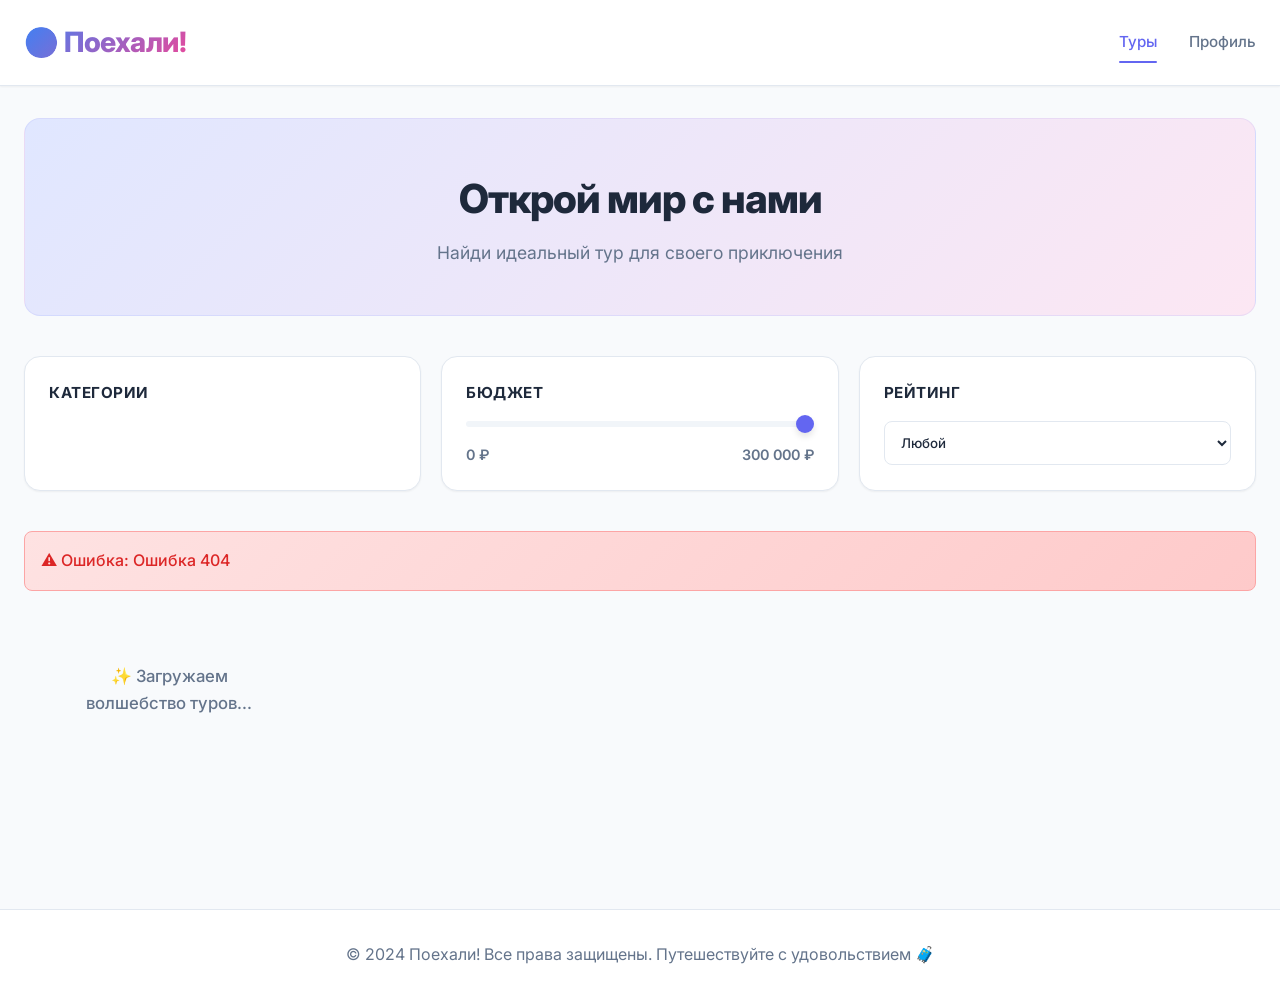
==== TourAgency/wwwroot/index.html @ b94f51f7 "Add beautiful bento-style frontend with all pages and styles" ====
<!DOCTYPE html>
<html lang="ru">
<head>
    <meta charset="UTF-8">
    <meta name="viewport" content="width=device-width, initial-scale=1.0">
    <title>Поехали! — Современное Турагентство</title>
    <link rel="preconnect" href="https://fonts.googleapis.com">
    <link rel="preconnect" href="https://fonts.gstatic.com" crossorigin>
    <link href="https://fonts.googleapis.com/css2?family=Inter:wght@400;500;600;700;800&display=swap" rel="stylesheet">
    <link rel="stylesheet" href="css/styles.css">
</head>
<body>
    <header>
        <div class="header-content">
            <a href="index.html" class="logo">🌍 Поехали!</a>
            <nav>
                <a href="index.html" class="nav-link active">Туры</a>
                <a href="profile.html?userId=1" id="header-profile-link" class="nav-link">Профиль</a>
            </nav>
        </div>
    </header>

    <main class="main-container">
        <!-- Баннер приветствия -->
        <section class="bento-banner">
            <div class="banner-content">
                <h1>Открой мир с нами</h1>
                <p>Найди идеальный тур для своего приключения</p>
            </div>
        </section>

        <!-- Фильтры в бенто сетке -->
        <section class="filters-bento">
            <div class="filter-box filter-categories">
                <h3>Категории</h3>
                <div class="category-chips" id="categories-container">
                    <!-- Категории загрузятся динамически -->
                </div>
            </div>

            <div class="filter-box filter-price">
                <h3>Бюджет</h3>
                <div class="price-range-container">
                    <input type="range" id="price-filter" min="0" max="300000" step="5000" value="300000">
                    <div class="price-display">
                        <span>0 ₽</span>
                        <span id="price-max-val">300 000 ₽</span>
                    </div>
                </div>
            </div>

            <div class="filter-box filter-rating">
                <h3>Рейтинг</h3>
                <select id="rating-filter" class="rating-select">
                    <option value="0">Любой</option>
                    <option value="5">⭐ 5.0</option>
                    <option value="4">⭐ 4.0+</option>
                    <option value="3">⭐ 3.0+</option>
                </select>
            </div>
        </section>

        <!-- Главная сетка туров -->
        <section class="tours-section">
            <div id="error-container" class="error-message hidden"></div>
            <div class="tours-bento-grid" id="tours-container">
                <div class="loading">✨ Загружаем волшебство туров...</div>
            </div>
        </section>
    </main>

    <footer>
        <p>© 2024 Поехали! Все права защищены. Путешествуйте с удовольствием 🧳</p>
    </footer>

    <script src="js/app.js"></script>
    <script src="js/tours.js"></script>
</body>
</html>
---- TourAgency/wwwroot/css/styles.css ----
:root {
  /* Основные цвета в пастельных тонах */
  --primary: #6366f1;
  --primary-dark: #4f46e5;
  --primary-light: #e0e7ff;
  
  --secondary: #ec4899;
  --secondary-light: #fce7f3;
  
  --accent-blue: #3b82f6;
  --accent-green: #10b981;
  --accent-orange: #f97316;
  --accent-purple: #a855f7;
  
  /* Нейтральные цвета */
  --bg-primary: #ffffff;
  --bg-secondary: #f8fafc;
  --bg-tertiary: #f1f5f9;
  
  --text-primary: #1e293b;
  --text-secondary: #64748b;
  --text-muted: #94a3b8;
  
  /* Границы и тени (бенто стиль) */
  --border-color: #e2e8f0;
  --shadow-sm: 0 1px 2px rgba(0, 0, 0, 0.05);
  --shadow-md: 0 4px 6px rgba(0, 0, 0, 0.1);
  --shadow-lg: 0 10px 15px rgba(0, 0, 0, 0.1);
  
  --radius: 16px;
  --radius-sm: 8px;
}

* {
  box-sizing: border-box;
  margin: 0;
  padding: 0;
}

html {
  scroll-behavior: smooth;
}

body {
  font-family: 'Inter', system-ui, -apple-system, sans-serif;
  background-color: var(--bg-secondary);
  color: var(--text-primary);
  line-height: 1.6;
}

/* ==================== HEADER ==================== */
header {
  background: var(--bg-primary);
  border-bottom: 1px solid var(--border-color);
  padding: 1.25rem 0;
  position: sticky;
  top: 0;
  z-index: 100;
  box-shadow: var(--shadow-sm);
}

.header-content {
  max-width: 1400px;
  margin: 0 auto;
  padding: 0 1.5rem;
  display: flex;
  justify-content: space-between;
  align-items: center;
}

.logo {
  font-size: 1.75rem;
  font-weight: 800;
  background: linear-gradient(135deg, var(--accent-blue), var(--secondary));
  -webkit-background-clip: text;
  -webkit-text-fill-color: transparent;
  background-clip: text;
  text-decoration: none;
  letter-spacing: -0.5px;
}

nav {
  display: flex;
  gap: 2rem;
}

.nav-link {
  color: var(--text-secondary);
  text-decoration: none;
  font-weight: 500;
  font-size: 0.95rem;
  transition: color 0.3s ease;
  position: relative;
}

.nav-link:hover,
.nav-link.active {
  color: var(--primary);
}

.nav-link.active::after {
  content: '';
  position: absolute;
  bottom: -8px;
  left: 0;
  right: 0;
  height: 2px;
  background: var(--primary);
  border-radius: 1px;
}

/* ==================== MAIN CONTAINER ==================== */
.main-container {
  max-width: 1400px;
  margin: 0 auto;
  padding: 2rem 1.5rem;
}

/* ==================== БАННЕР ==================== */
.bento-banner {
  background: linear-gradient(135deg, var(--primary-light) 0%, var(--secondary-light) 100%);
  border-radius: var(--radius);
  padding: 3rem;
  margin-bottom: 2.5rem;
  text-align: center;
  border: 1px solid rgba(99, 102, 241, 0.1);
}

.banner-content h1 {
  font-size: 2.5rem;
  font-weight: 800;
  color: var(--text-primary);
  margin-bottom: 0.5rem;
  letter-spacing: -1px;
}

.banner-content p {
  font-size: 1.1rem;
  color: var(--text-secondary);
}

/* ==================== ФИЛЬТРЫ В БЕНТО СТИЛЕ ==================== */
.filters-bento {
  display: grid;
  grid-template-columns: repeat(auto-fit, minmax(280px, 1fr));
  gap: 1.25rem;
  margin-bottom: 2.5rem;
}

.filter-box {
  background: var(--bg-primary);
  border-radius: var(--radius);
  padding: 1.5rem;
  border: 1px solid var(--border-color);
  box-shadow: var(--shadow-sm);
  transition: all 0.3s ease;
}

.filter-box:hover {
  box-shadow: var(--shadow-md);
  border-color: var(--primary-light);
}

.filter-box h3 {
  font-size: 0.95rem;
  font-weight: 700;
  text-transform: uppercase;
  letter-spacing: 0.5px;
  color: var(--text-primary);
  margin-bottom: 1rem;
}

/* Категории чипсы */
.category-chips {
  display: flex;
  flex-wrap: wrap;
  gap: 0.75rem;
}

.chip {
  padding: 0.6rem 1rem;
  background: var(--bg-secondary);
  border: 1.5px solid var(--border-color);
  border-radius: 20px;
  cursor: pointer;
  font-weight: 500;
  font-size: 0.9rem;
  transition: all 0.3s ease;
  color: var(--text-secondary);
}

.chip:hover {
  border-color: var(--primary);
  background: var(--primary-light);
  color: var(--primary);
}

.chip.active {
  background: var(--primary);
  border-color: var(--primary);
  color: white;
}

/* Диапазон цен */
.price-range-container {
  display: flex;
  flex-direction: column;
  gap: 1rem;
}

input[type="range"] {
  width: 100%;
  height: 6px;
  border-radius: 3px;
  background: var(--bg-tertiary);
  outline: none;
  -webkit-appearance: none;
  appearance: none;
}

input[type="range"]::-webkit-slider-thumb {
  -webkit-appearance: none;
  appearance: none;
  width: 18px;
  height: 18px;
  border-radius: 50%;
  background: var(--primary);
  cursor: pointer;
  box-shadow: var(--shadow-md);
}

input[type="range"]::-moz-range-thumb {
  width: 18px;
  height: 18px;
  border-radius: 50%;
  background: var(--primary);
  cursor: pointer;
  border: none;
  box-shadow: var(--shadow-md);
}

.price-display {
  display: flex;
  justify-content: space-between;
  font-size: 0.9rem;
  font-weight: 600;
  color: var(--text-secondary);
}

/* Рейтинг селект */
.rating-select {
  width: 100%;
  padding: 0.75rem;
  border: 1.5px solid var(--border-color);
  border-radius: 8px;
  background: var(--bg-primary);
  color: var(--text-primary);
  font-weight: 500;
  cursor: pointer;
  transition: all 0.3s ease;
  font-family: inherit;
}

.rating-select:hover,
.rating-select:focus {
  border-color: var(--primary);
  box-shadow: 0 0 0 3px var(--primary-light);
  outline: none;
}

/* ==================== СЕТКА ТУРОВ (БЕНТО) ==================== */
.tours-section {
  margin-bottom: 3rem;
}

.tours-bento-grid {
  display: grid;
  grid-template-columns: repeat(auto-fill, minmax(280px, 1fr));
  gap: 1.5rem;
  auto-rows: auto;
}

/* Разные размеры карточек для динамики */
.tour-card {
  background: var(--bg-primary);
  border-radius: var(--radius);
  overflow: hidden;
  border: 1px solid var(--border-color);
  box-shadow: var(--shadow-sm);
  transition: all 0.35s cubic-bezier(0.4, 0, 0.2, 1);
  cursor: pointer;
  display: flex;
  flex-direction: column;
  animation: slideIn 0.5s ease forwards;
}

.tour-card:nth-child(3n + 1) {
  grid-column: span 1;
}

.tour-card:nth-child(5n + 2) {
  grid-column: span 1;
}

.tour-card:hover {
  transform: translateY(-8px);
  box-shadow: var(--shadow-lg);
  border-color: var(--primary);
}

.tour-card-image {
  width: 100%;
  height: 200px;
  object-fit: cover;
  display: block;
}

.tour-card-body {
  padding: 1.5rem;
  display: flex;
  flex-direction: column;
  flex-grow: 1;
}

.tour-card-header {
  display: flex;
  justify-content: space-between;
  align-items: flex-start;
  margin-bottom: 0.75rem;
  gap: 1rem;
}

.tour-badge {
  background: linear-gradient(135deg, var(--accent-blue), var(--primary));
  color: white;
  padding: 0.35rem 0.75rem;
  border-radius: 20px;
  font-size: 0.75rem;
  font-weight: 700;
  text-transform: uppercase;
  letter-spacing: 0.5px;
  white-space: nowrap;
}

.tour-rating {
  font-size: 0.9rem;
  font-weight: 700;
  color: var(--accent-orange);
}

.tour-card h2 {
  font-size: 1.15rem;
  font-weight: 700;
  color: var(--text-primary);
  margin-bottom: 0.5rem;
  line-height: 1.3;
}

.tour-card-desc {
  font-size: 0.85rem;
  color: var(--text-secondary);
  margin-bottom: 1rem;
  flex-grow: 1;
  display: -webkit-box;
  -webkit-line-clamp: 2;
  -webkit-box-orient: vertical;
  overflow: hidden;
}

.tour-card-footer {
  display: flex;
  justify-content: space-between;
  align-items: center;
  padding-top: 1rem;
  border-top: 1px solid var(--border-color);
}

.tour-price {
  font-size: 1.35rem;
  font-weight: 800;
  background: linear-gradient(135deg, var(--primary), var(--accent-blue));
  -webkit-background-clip: text;
  -webkit-text-fill-color: transparent;
  background-clip: text;
}

.tour-btn {
  background: var(--primary);
  color: white;
  border: none;
  padding: 0.6rem 1.2rem;
  border-radius: 8px;
  font-weight: 600;
  cursor: pointer;
  transition: all 0.3s ease;
  font-size: 0.85rem;
}

.tour-btn:hover {
  background: var(--primary-dark);
  transform: scale(1.05);
}

/* ==================== ДЕТАЛИ ТУРА ==================== */
.btn-back {
  display: inline-flex;
  align-items: center;
  gap: 0.5rem;
  color: var(--primary);
  text-decoration: none;
  font-weight: 600;
  margin-bottom: 2rem;
  transition: all 0.3s ease;
}

.btn-back:hover {
  gap: 0.75rem;
}

.tour-detail-grid {
  display: grid;
  grid-template-columns: 1fr 1fr;
  gap: 2rem;
  margin-bottom: 3rem;
}

.tour-detail-card {
  background: var(--bg-primary);
  border-radius: var(--radius);
  overflow: hidden;
  border: 1px solid var(--border-color);
  box-shadow: var(--shadow-md);
}

.tour-detail-image {
  width: 100%;
  height: 350px;
  object-fit: cover;
  display: block;
}

.tour-detail-info {
  padding: 2rem;
}

.tour-meta {
  display: flex;
  gap: 1rem;
  align-items: center;
  margin-bottom: 1rem;
}

.tour-rating-badge {
  background: linear-gradient(135deg, var(--accent-orange), var(--secondary));
  color: white;
  padding: 0.5rem 1rem;
  border-radius: 8px;
  font-weight: 700;
}

#tour-title {
  font-size: 2rem;
  font-weight: 800;
  margin-bottom: 1rem;
  line-height: 1.2;
}

.tour-price-display {
  font-size: 2.5rem;
  font-weight: 800;
  background: linear-gradient(135deg, var(--primary), var(--accent-blue));
  -webkit-background-clip: text;
  -webkit-text-fill-color: transparent;
  background-clip: text;
  margin-bottom: 1.5rem;
}

.tour-description {
  color: var(--text-secondary);
  line-height: 1.8;
  font-size: 1rem;
}

/* ==================== ПРОФИЛЬ ==================== */
.profile-grid {
  display: grid;
  grid-template-columns: 350px 1fr;
  gap: 2rem;
  margin-bottom: 3rem;
}

.profile-card-main {
  background: var(--bg-primary);
  border-radius: var(--radius);
  padding: 2rem;
  border: 1px solid var(--border-color);
  box-shadow: var(--shadow-sm);
  text-align: center;
  height: fit-content;
}

.profile-avatar {
  width: 100px;
  height: 100px;
  border-radius: 16px;
  background: linear-gradient(135deg, var(--primary), var(--accent-blue));
  color: white;
  display: flex;
  align-items: center;
  justify-content: center;
  font-size: 3rem;
  font-weight: 800;
  margin: 0 auto 1.5rem;
}

.profile-card-main h1 {
  font-size: 1.5rem;
  font-weight: 800;
  margin-bottom: 0.5rem;
}

.profile-bio {
  color: var(--text-secondary);
  margin-bottom: 1.5rem;
  font-size: 0.95rem;
}

.profile-stats {
  display: flex;
  gap: 1rem;
  justify-content: center;
  margin-top: 1.5rem;
}

.stat-chip {
  background: var(--primary-light);
  border-radius: var(--radius-sm);
  padding: 1rem;
  flex: 1;
  text-align: center;
}

.stat-number {
  display: block;
  font-size: 1.5rem;
  font-weight: 800;
  color: var(--primary);
  margin-bottom: 0.25rem;
}

.stat-label {
  font-size: 0.8rem;
  color: var(--text-secondary);
  font-weight: 600;
}

.profile-reviews-section {
  background: var(--bg-primary);
  border-radius: var(--radius);
  padding: 2rem;
  border: 1px solid var(--border-color);
}

.profile-reviews-section h2 {
  font-size: 1.35rem;
  font-weight: 800;
  margin-bottom: 1.5rem;
}

/* ==================== ОТЗЫВЫ В БЕНТО СТИЛЕ ==================== */
.tour-reviews-section {
  background: var(--bg-primary);
  border-radius: var(--radius);
  padding: 2rem;
  border: 1px solid var(--border-color);
  box-shadow: var(--shadow-sm);
}

.tour-reviews-section h2 {
  font-size: 1.35rem;
  font-weight: 800;
  margin-bottom: 1.5rem;
}

.review-form-box {
  background: linear-gradient(135deg, var(--primary-light), var(--secondary-light));
  border-radius: var(--radius);
  padding: 1.5rem;
  margin-bottom: 2rem;
  border: 1px solid rgba(99, 102, 241, 0.2);
}

.review-form-box h3 {
  font-size: 1.1rem;
  font-weight: 700;
  margin-bottom: 1.5rem;
  color: var(--text-primary);
}

.form-grid {
  display: grid;
  grid-template-columns: repeat(2, 1fr);
  gap: 1rem;
  margin-bottom: 1rem;
}

.form-group {
  display: flex;
  flex-direction: column;
}

.form-group label {
  font-size: 0.9rem;
  font-weight: 600;
  color: var(--text-primary);
  margin-bottom: 0.5rem;
}

.form-group input,
.form-group select,
.form-group textarea {
  padding: 0.75rem;
  border: 1.5px solid var(--border-color);
  border-radius: 8px;
  background: var(--bg-primary);
  color: var(--text-primary);
  font-family: inherit;
  font-size: 0.95rem;
  transition: all 0.3s ease;
}

.form-group input:focus,
.form-group select:focus,
.form-group textarea:focus {
  outline: none;
  border-color: var(--primary);
  box-shadow: 0 0 0 3px var(--primary-light);
}

.btn-submit {
  background: linear-gradient(135deg, var(--primary), var(--accent-blue));
  color: white;
  padding: 0.85rem 1.75rem;
  border: none;
  border-radius: 8px;
  font-weight: 700;
  font-size: 0.95rem;
  cursor: pointer;
  transition: all 0.3s ease;
  width: 100%;
}

.btn-submit:hover {
  transform: translateY(-2px);
  box-shadow: var(--shadow-lg);
}

.btn-submit:active {
  transform: translateY(0);
}

.reviews-bento-list {
  display: flex;
  flex-direction: column;
  gap: 1rem;
}

.review-item {
  background: var(--bg-tertiary);
  border-radius: var(--radius-sm);
  padding: 1.25rem;
  border: 1px solid var(--border-color);
  transition: all 0.3s ease;
}

.review-item:hover {
  box-shadow: var(--shadow-sm);
  border-color: var(--primary-light);
}

.review-header {
  display: flex;
  justify-content: space-between;
  align-items: center;
  margin-bottom: 0.75rem;
}

.review-author {
  font-weight: 700;
  color: var(--text-primary);
}

.review-rating {
  color: var(--accent-orange);
  font-weight: 700;
  font-size: 0.9rem;
}

.review-date {
  font-size: 0.85rem;
  color: var(--text-muted);
}

.review-text {
  color: var(--text-secondary);
  line-height: 1.6;
  font-size: 0.95rem;
}

/* ==================== СЛУЖЕБНЫЕ КЛАССЫ ==================== */
.loading {
  text-align: center;
  color: var(--text-secondary);
  padding: 3rem;
  font-size: 1.05rem;
  font-weight: 500;
}

.error-message {
  background: linear-gradient(135deg, #fee2e2, #fecaca);
  color: #dc2626;
  border: 1px solid #fca5a5;
  border-radius: var(--radius-sm);
  padding: 1rem;
  margin-bottom: 1.5rem;
  font-weight: 500;
}

.hidden {
  display: none !important;
}

/* ==================== FOOTER ==================== */
footer {
  background: var(--bg-primary);
  border-top: 1px solid var(--border-color);
  padding: 2rem;
  text-align: center;
  color: var(--text-secondary);
  margin-top: 4rem;
}

/* ==================== АНИМАЦИИ ==================== */
@keyframes slideIn {
  from {
    opacity: 0;
    transform: translateY(20px);
  }
  to {
    opacity: 1;
    transform: translateY(0);
  }
}

@keyframes fadeIn {
  from {
    opacity: 0;
  }
  to {
    opacity: 1;
  }
}

/* ==================== АДАПТИВНОСТЬ ==================== */
@media (max-width: 1200px) {
  .tour-detail-grid {
    grid-template-columns: 1fr;
  }
  
  .profile-grid {
    grid-template-columns: 1fr;
  }
}

@media (max-width: 768px) {
  .main-container {
    padding: 1.5rem 1rem;
  }
  
  .header-content {
    padding: 0 1rem;
  }
  
  .bento-banner {
    padding: 2rem 1.5rem;
  }
  
  .bento-banner h1 {
    font-size: 1.75rem;
  }
  
  .filters-bento {
    grid-template-columns: 1fr;
    gap: 1rem;
  }
  
  .tours-bento-grid {
    grid-template-columns: repeat(auto-fill, minmax(240px, 1fr));
    gap: 1rem;
  }
  
  .form-grid {
    grid-template-columns: 1fr;
  }
  
  nav {
    gap: 1rem;
    font-size: 0.9rem;
  }
  
  .logo {
    font-size: 1.5rem;
  }
}

@media (max-width: 480px) {
  .tours-bento-grid {
    grid-template-columns: 1fr;
  }
  
  .bento-banner h1 {
    font-size: 1.5rem;
  }
  
  .profile-stats {
    flex-direction: column;
  }
  
  .stat-chip {
    flex: 1;
  }
}
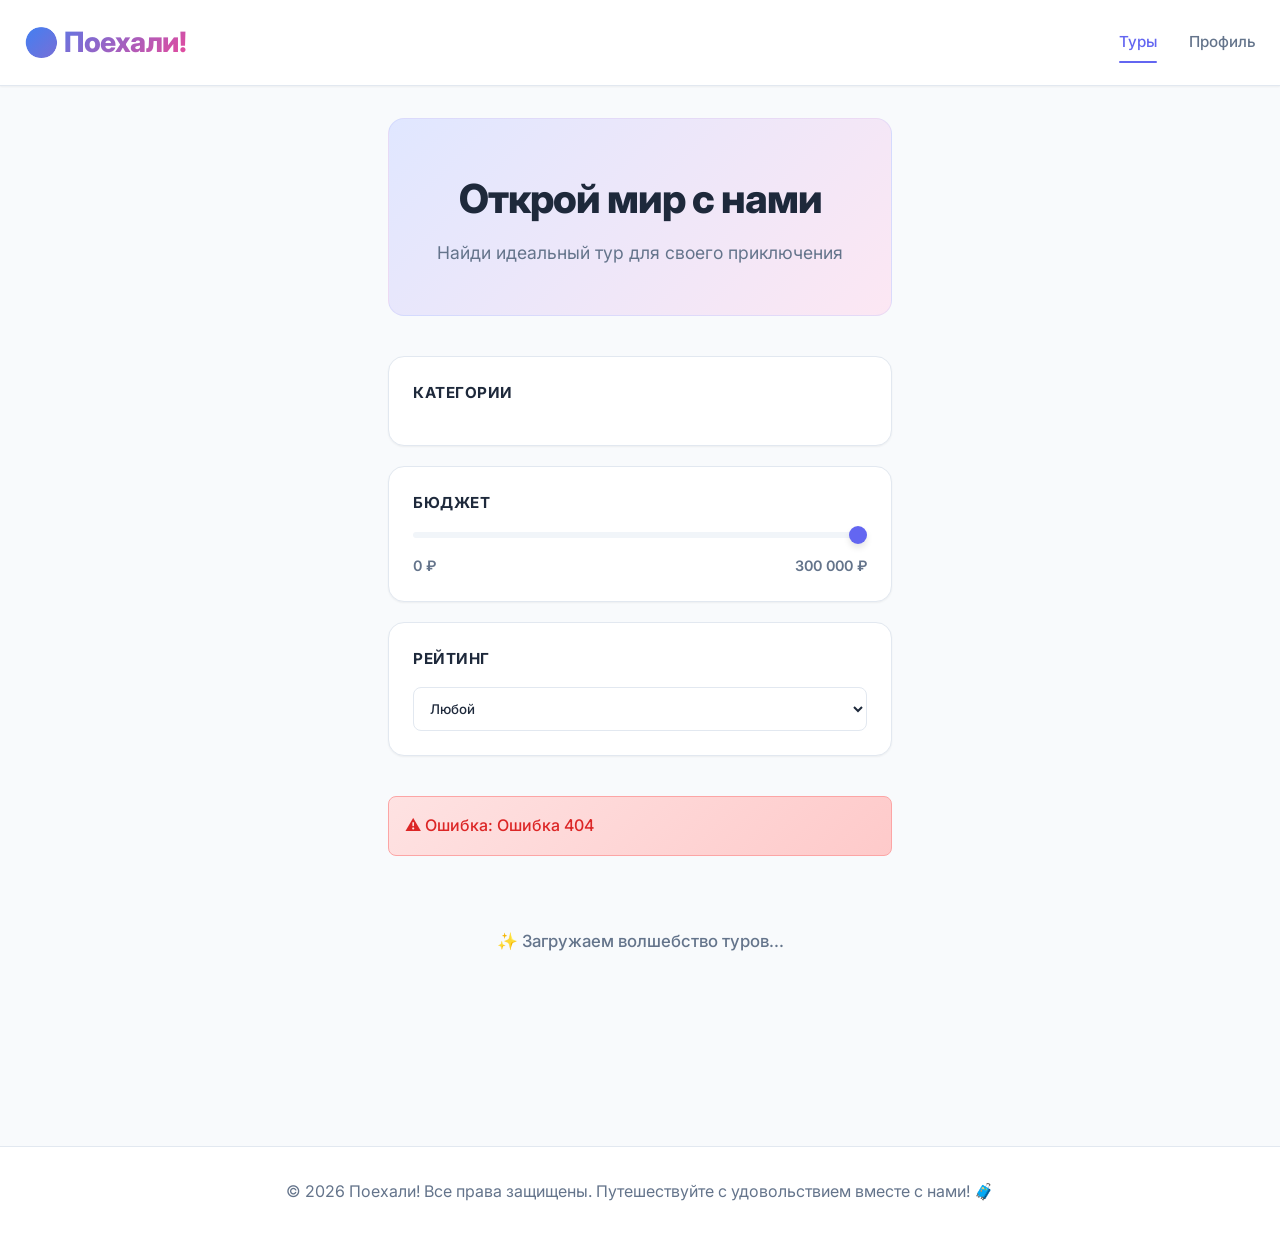
==== commit 72b3acff: "Add user authorization" ====
--- a/TourAgency/wwwroot/index.html
+++ b/TourAgency/wwwroot/index.html
@@ -10,68 +10,71 @@
     <link rel="stylesheet" href="css/styles.css">
 </head>
 <body>
-    <header>
-        <div class="header-content">
-            <a href="index.html" class="logo">🌍 Поехали!</a>
-            <nav>
-                <a href="index.html" class="nav-link active">Туры</a>
-                <a href="profile.html?userId=1" id="header-profile-link" class="nav-link">Профиль</a>
-            </nav>
-        </div>
-    </header>
+    <div class="wrapper">
+        <header>
+            <div class="header-content">
+                <a href="/tours" class="logo">🌍 Поехали!</a>
+                <nav>
+                    <a href="/tours" class="nav-link active">Туры</a>
+                    <a href="/profile" id="header-profile-link" class="nav-link">Профиль</a>
+                    <button id="logout-btn" class="btn-logout hidden">Выйти</button>
+                </nav>
+            </div>
+        </header>
 
-    <main class="main-container">
-        <!-- Баннер приветствия -->
-        <section class="bento-banner">
-            <div class="banner-content">
-                <h1>Открой мир с нами</h1>
-                <p>Найди идеальный тур для своего приключения</p>
-            </div>
-        </section>
+        <main class="main-container">
+            <!-- Баннер приветствия -->
+            <section class="bento-banner">
+                <div class="banner-content">
+                    <h1>Открой мир с нами</h1>
+                    <p>Найди идеальный тур для своего приключения</p>
+                </div>
+            </section>
 
-        <!-- Фильтры в бенто сетке -->
-        <section class="filters-bento">
-            <div class="filter-box filter-categories">
-                <h3>Категории</h3>
-                <div class="category-chips" id="categories-container">
-                    <!-- Категории загрузятся динамически -->
-                </div>
-            </div>
-
-            <div class="filter-box filter-price">
-                <h3>Бюджет</h3>
-                <div class="price-range-container">
-                    <input type="range" id="price-filter" min="0" max="300000" step="5000" value="300000">
-                    <div class="price-display">
-                        <span>0 ₽</span>
-                        <span id="price-max-val">300 000 ₽</span>
+            <!-- Фильтры в бенто сетке -->
+            <section class="filters-bento">
+                <div class="filter-box filter-categories">
+                    <h3>Категории</h3>
+                    <div class="category-chips" id="categories-container">
+                        <!-- Категории загрузятся динамически -->
                     </div>
                 </div>
-            </div>
 
-            <div class="filter-box filter-rating">
-                <h3>Рейтинг</h3>
-                <select id="rating-filter" class="rating-select">
-                    <option value="0">Любой</option>
-                    <option value="5">⭐ 5.0</option>
-                    <option value="4">⭐ 4.0+</option>
-                    <option value="3">⭐ 3.0+</option>
-                </select>
-            </div>
-        </section>
+                <div class="filter-box filter-price">
+                    <h3>Бюджет</h3>
+                    <div class="price-range-container">
+                        <input type="range" id="price-filter" min="0" max="300000" step="5000" value="300000">
+                        <div class="price-display">
+                            <span>0 ₽</span>
+                            <span id="price-max-val">300 000 ₽</span>
+                        </div>
+                    </div>
+                </div>
 
-        <!-- Главная сетка туров -->
-        <section class="tours-section">
-            <div id="error-container" class="error-message hidden"></div>
-            <div class="tours-bento-grid" id="tours-container">
-                <div class="loading">✨ Загружаем волшебство туров...</div>
-            </div>
-        </section>
-    </main>
+                <div class="filter-box filter-rating">
+                    <h3>Рейтинг</h3>
+                    <select id="rating-filter" class="rating-select">
+                        <option value="0">Любой</option>
+                        <option value="5">⭐ 5.0</option>
+                        <option value="4">⭐ 4.0+</option>
+                        <option value="3">⭐ 3.0+</option>
+                    </select>
+                </div>
+            </section>
 
-    <footer>
-        <p>© 2024 Поехали! Все права защищены. Путешествуйте с удовольствием 🧳</p>
-    </footer>
+            <!-- Главная сетка туров -->
+            <section class="tours-section">
+                <div id="error-container" class="error-message hidden"></div>
+                <div class="tours-bento-grid" id="tours-container">
+                    <div class="loading">✨ Загружаем волшебство туров...</div>
+                </div>
+            </section>
+        </main>
+
+        <footer>
+            <p>© 2026 Поехали! Все права защищены. Путешествуйте с удовольствием вместе с нами! 🧳</p>
+        </footer>
+    </div>
 
     <script src="js/app.js"></script>
     <script src="js/tours.js"></script>
--- a/TourAgency/wwwroot/css/styles.css
+++ b/TourAgency/wwwroot/css/styles.css
@@ -31,6 +31,12 @@
   --radius-sm: 8px;
 }
 
+.wrapper{
+  display: flex;
+  flex-direction: column;
+  min-height: 100%;
+}
+
 * {
   box-sizing: border-box;
   margin: 0;
@@ -39,6 +45,8 @@
 
 html {
   scroll-behavior: smooth;
+  height: 100%;
+  margin: 0;
 }
 
 body {
@@ -46,6 +54,8 @@
   background-color: var(--bg-secondary);
   color: var(--text-primary);
   line-height: 1.6;
+  height: 100%;
+  margin: 0;
 }
 
 /* ==================== HEADER ==================== */
@@ -114,6 +124,7 @@
   max-width: 1400px;
   margin: 0 auto;
   padding: 2rem 1.5rem;
+  flex: 1 0 auto;
 }
 
 /* ==================== БАННЕР ==================== */
@@ -399,6 +410,28 @@
 .tour-btn:hover {
   background: var(--primary-dark);
   transform: scale(1.05);
+}
+
+.aplication-btn {
+  background: var(--primary);
+  color: white;
+  border: none;
+  padding: 0.6rem 1.2rem;
+  border-radius: 8px;
+  font-weight: 600;
+  cursor: pointer;
+  transition: all 0.3s ease;
+  font-size: 0.85rem;
+}
+
+.aplication-btn:hover {
+  background: var(--primary-dark);
+  transform: scale(1.10);
+}
+
+.aplication-btn:active {
+  background: var(--text-primary);
+  transform: scale(1.1);
 }
 
 /* ==================== ДЕТАЛИ ТУРА ==================== */
@@ -709,21 +742,41 @@
 
 /* ==================== СЛУЖЕБНЫЕ КЛАССЫ ==================== */
 .loading {
-  text-align: center;
-  color: var(--text-secondary);
-  padding: 3rem;
-  font-size: 1.05rem;
-  font-weight: 500;
+   text-align: center;
+   color: var(--text-secondary);
+   padding: 3rem;
+   font-size: 1.05rem;
+   font-weight: 500;
 }
 
 .error-message {
-  background: linear-gradient(135deg, #fee2e2, #fecaca);
-  color: #dc2626;
-  border: 1px solid #fca5a5;
-  border-radius: var(--radius-sm);
-  padding: 1rem;
-  margin-bottom: 1.5rem;
-  font-weight: 500;
+   background: linear-gradient(135deg, #fee2e2, #fecaca);
+   color: #dc2626;
+   border: 1px solid #fca5a5;
+   border-radius: var(--radius-sm);
+   padding: 1rem;
+   margin-bottom: 1.5rem;
+   font-weight: 500;
+}
+
+/* .btn-logout {
+   background: none;
+   border: 1px solid var(--border-color);
+   border-radius: 8px;
+   cursor: pointer;
+   font-weight: 500;
+   color: var(--text-secondary);
+   transition: all 0.3s ease;
+} */
+
+.btn-logout:hover {
+   background: var(--bg-tertiary);
+   color: var(--text-primary);
+}
+
+.input-readonly {
+   background: var(--bg-tertiary);
+   cursor: not-allowed;
 }
 
 .hidden {
@@ -738,6 +791,7 @@
   text-align: center;
   color: var(--text-secondary);
   margin-top: 4rem;
+  flex-shrink: 0;
 }
 
 /* ==================== АНИМАЦИИ ==================== */
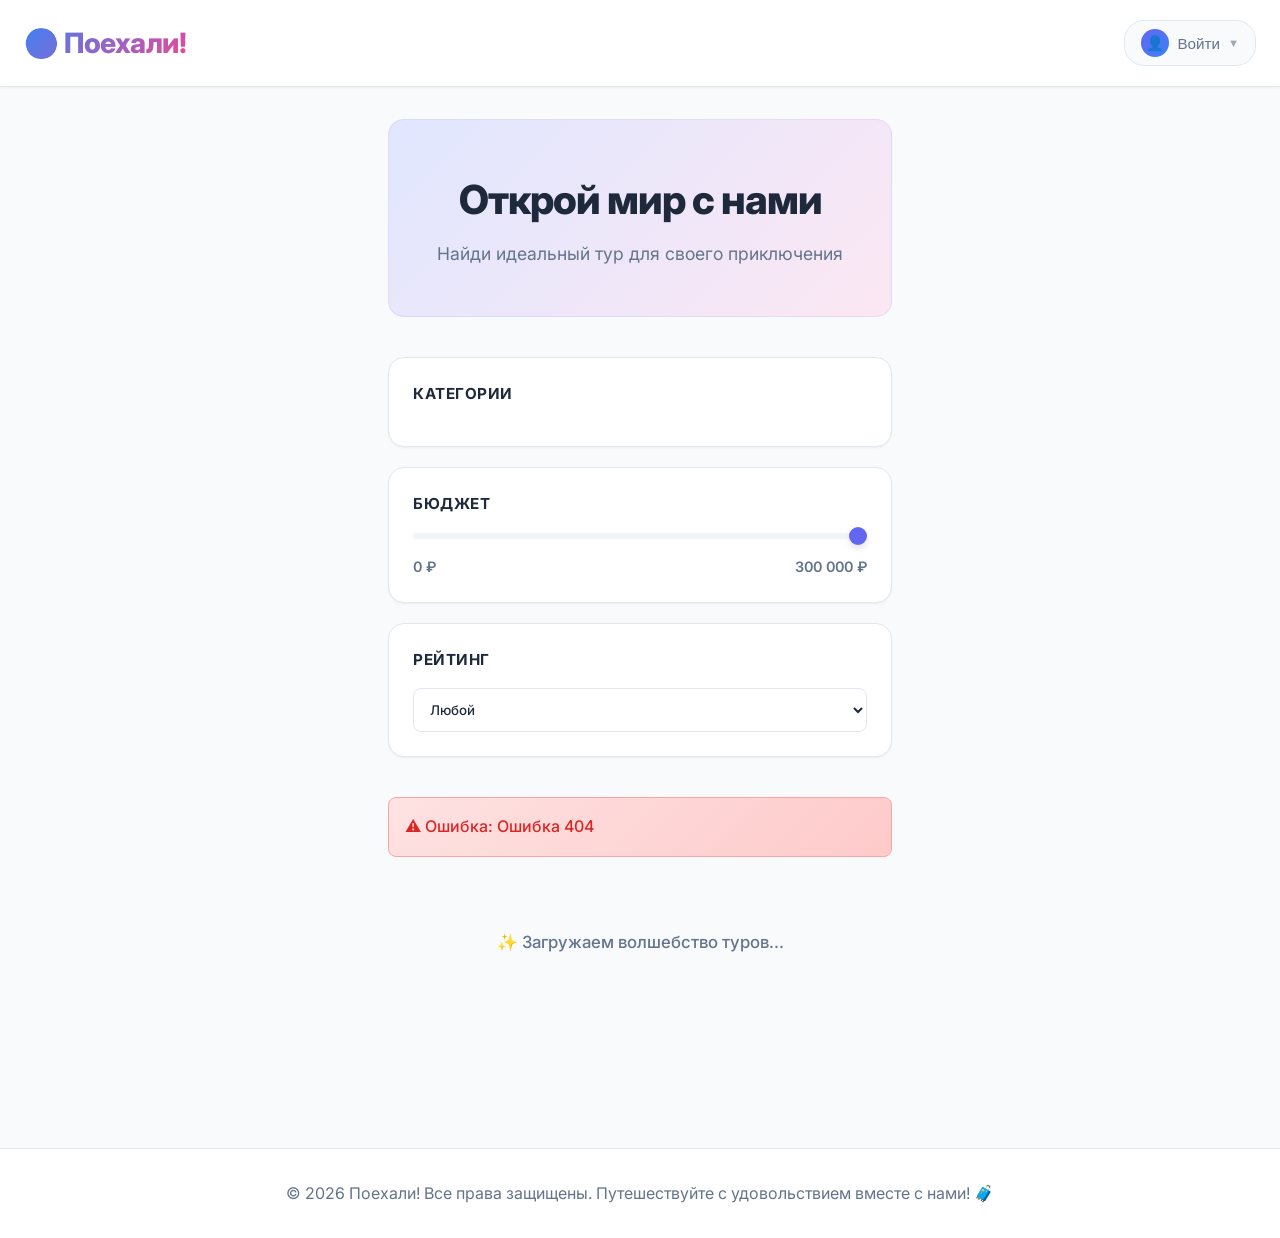
==== commit b0892491: "Fix header" ====
--- a/TourAgency/wwwroot/index.html
+++ b/TourAgency/wwwroot/index.html
@@ -11,14 +11,21 @@
 </head>
 <body>
     <div class="wrapper">
-        <header>
+<header>
             <div class="header-content">
                 <a href="/tours" class="logo">🌍 Поехали!</a>
-                <nav>
-                    <a href="/tours" class="nav-link active">Туры</a>
-                    <a href="/profile" id="header-profile-link" class="nav-link">Профиль</a>
-                    <button id="logout-btn" class="btn-logout hidden">Выйти</button>
-                </nav>
+                <div class="user-menu" id="user-menu">
+                    <button class="user-menu-btn" id="user-menu-btn">
+                        <span class="user-avatar-small" id="user-avatar-small">👤</span>
+                        <span class="user-name" id="user-name-header">Войти</span>
+                        <span class="user-menu-arrow">▼</span>
+                    </button>
+                    <div class="user-menu-dropdown hidden" id="user-menu-dropdown">
+                        <a href="/tours" class="user-menu-item">🏠 Главная</a>
+                        <a href="/profile" class="user-menu-item" id="profile-menu-item">👤 Профиль</a>
+                        <button class="user-menu-item" id="logout-btn-dropdown">🚪 Выйти</button>
+                    </div>
+                </div>
             </div>
         </header>
 
--- a/TourAgency/wwwroot/css/styles.css
+++ b/TourAgency/wwwroot/css/styles.css
@@ -95,12 +95,12 @@
 }
 
 .nav-link {
-  color: var(--text-secondary);
-  text-decoration: none;
-  font-weight: 500;
-  font-size: 0.95rem;
-  transition: color 0.3s ease;
-  position: relative;
+   color: var(--text-secondary);
+   text-decoration: none;
+   font-weight: 500;
+   font-size: 0.95rem;
+   transition: color 0.3s ease;
+   position: relative;
 }
 
 .nav-link:hover,
@@ -109,14 +109,98 @@
 }
 
 .nav-link.active::after {
-  content: '';
-  position: absolute;
-  bottom: -8px;
-  left: 0;
-  right: 0;
-  height: 2px;
-  background: var(--primary);
-  border-radius: 1px;
+   content: '';
+   position: absolute;
+   bottom: -8px;
+   left: 0;
+   right: 0;
+   height: 2px;
+   background: var(--primary);
+   border-radius: 1px;
+}
+
+/* ==================== USER MENU DROPDOWN ==================== */
+.user-menu {
+   position: relative;
+}
+
+.user-menu-btn {
+   display: flex;
+   align-items: center;
+   gap: 0.5rem;
+   background: var(--bg-secondary);
+   border: 1px solid var(--border-color);
+   border-radius: 20px;
+   padding: 0.5rem 1rem;
+   cursor: pointer;
+   font-weight: 500;
+   font-size: 0.95rem;
+   transition: all 0.3s ease;
+   color: var(--text-secondary);
+}
+
+.user-menu-btn:hover {
+   background: var(--primary-light);
+   border-color: var(--primary);
+   color: var(--text-primary);
+}
+
+.user-avatar-small {
+   width: 28px;
+   height: 28px;
+   border-radius: 50%;
+   background: linear-gradient(135deg, var(--primary), var(--accent-blue));
+   color: white;
+   display: flex;
+   align-items: center;
+   justify-content: center;
+   font-size: 0.9rem;
+   font-weight: 700;
+}
+
+.user-menu-arrow {
+   font-size: 0.7rem;
+   opacity: 0.6;
+   transition: transform 0.3s ease;
+}
+
+.user-menu-btn.active .user-menu-arrow {
+   transform: rotate(180deg);
+}
+
+.user-menu-dropdown {
+   position: absolute;
+   top: calc(100% + 8px);
+   right: 0;
+   background: var(--bg-primary);
+   border: 1px solid var(--border-color);
+   border-radius: var(--radius-sm);
+   box-shadow: var(--shadow-lg);
+   min-width: 180px;
+   padding: 0.5rem;
+   z-index: 1000;
+   animation: fadeIn 0.2s ease forwards;
+}
+
+.user-menu-item {
+   display: block;
+   width: 100%;
+   padding: 0.75rem 1rem;
+   text-decoration: none;
+   color: var(--text-secondary);
+   font-weight: 500;
+   font-size: 0.9rem;
+   border-radius: 8px;
+   transition: all 0.2s ease;
+   text-align: left;
+   background: none;
+   border: none;
+   cursor: pointer;
+}
+
+.user-menu-item:hover {
+   background: var(--bg-secondary);
+   color: var(--primary);
 }
 
 /* ==================== MAIN CONTAINER ==================== */
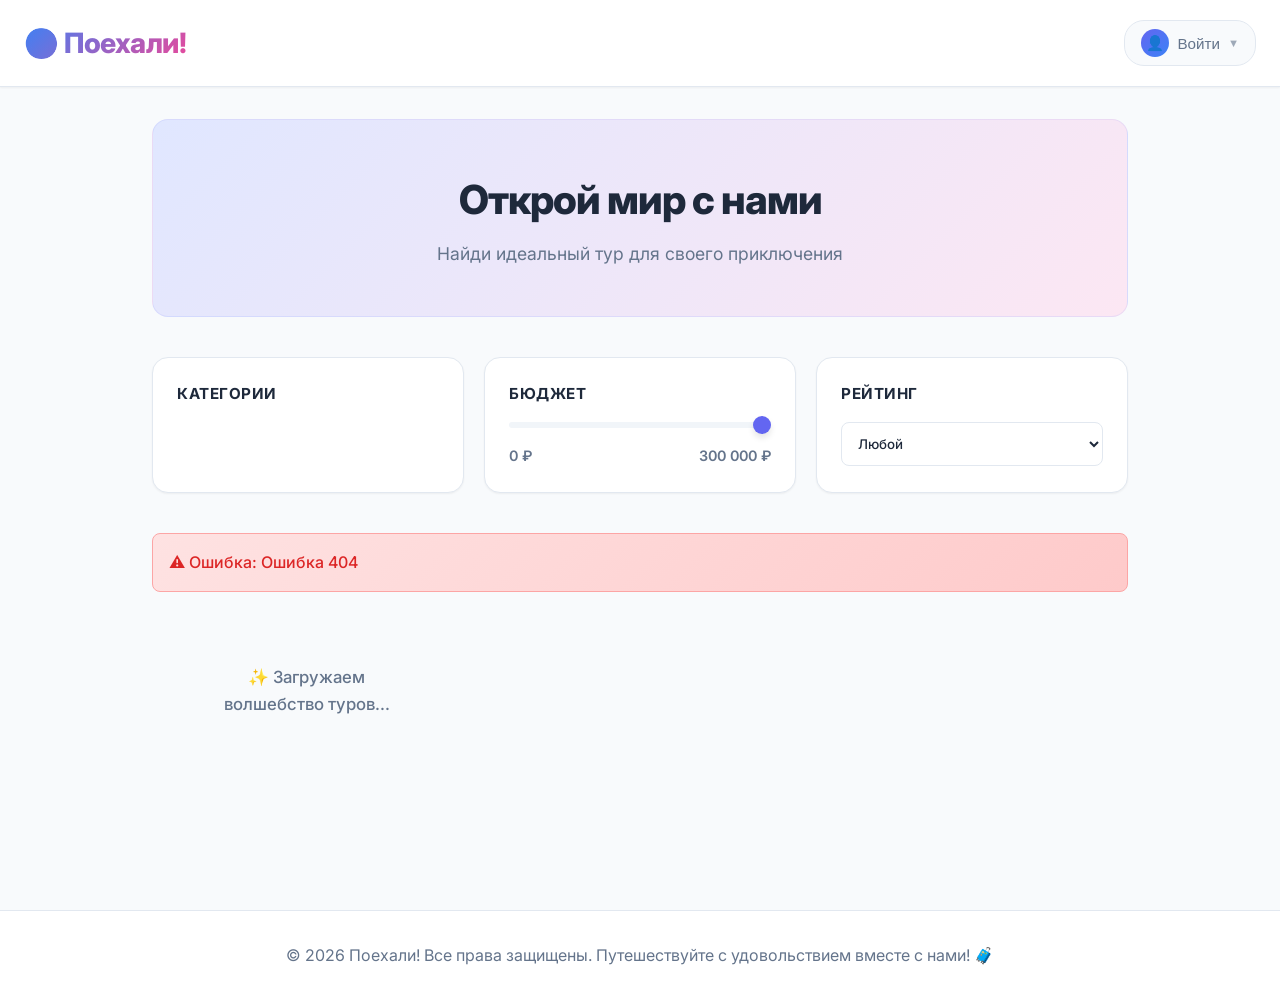
==== commit c6a4c362: "Suka churki mrazi" ====
--- a/TourAgency/wwwroot/index.html
+++ b/TourAgency/wwwroot/index.html
@@ -21,9 +21,9 @@
                         <span class="user-menu-arrow">▼</span>
                     </button>
                     <div class="user-menu-dropdown hidden" id="user-menu-dropdown">
-                        <a href="/tours" class="user-menu-item">🏠 Главная</a>
-                        <a href="/profile" class="user-menu-item" id="profile-menu-item">👤 Профиль</a>
-                        <button class="user-menu-item" id="logout-btn-dropdown">🚪 Выйти</button>
+                        <a href="/tours" class="user-menu-item">Главная</a>
+                        <a href="/profile" class="user-menu-item" id="profile-menu-item">Профиль</a>
+                        <button class="user-menu-item" id="logout-btn-dropdown">Выйти</button>
                     </div>
                 </div>
             </div>
--- a/TourAgency/wwwroot/css/styles.css
+++ b/TourAgency/wwwroot/css/styles.css
@@ -205,7 +205,7 @@
 
 /* ==================== MAIN CONTAINER ==================== */
 .main-container {
-  max-width: 1400px;
+  width: 80%;
   margin: 0 auto;
   padding: 2rem 1.5rem;
   flex: 1 0 auto;
